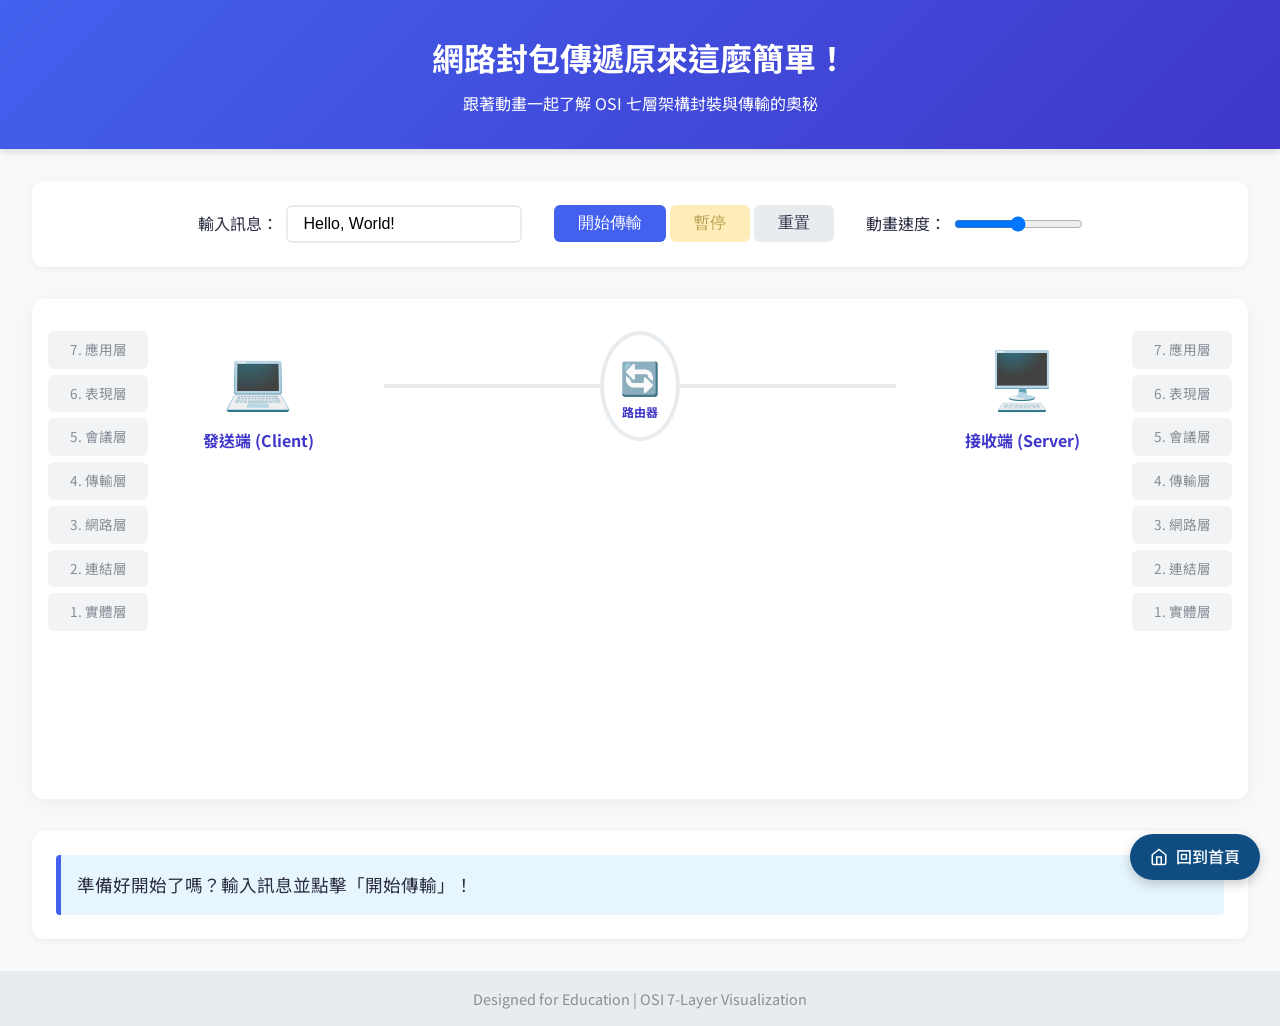
==== Datapacket/index.html @ c81e6f65 "feat: 初始化 NthsEduWeb 專案，包含三角函數、元素、資料包、減數分裂與光學等多個互動學習模組。" ====
<!DOCTYPE html>
<html lang="zh-TW">

<head>
    <meta charset="UTF-8">
    <meta name="viewport" content="width=device-width, initial-scale=1.0">
    <title>封包傳遞與 TCP/IP 原理視覺化</title>
    <link rel="stylesheet" href="style.css">
    <link rel="preconnect" href="https://fonts.googleapis.com">
    <link rel="preconnect" href="https://fonts.gstatic.com" crossorigin>
    <link href="https://fonts.googleapis.com/css2?family=Noto+Sans+TC:wght@400;500;700&display=swap" rel="stylesheet">
</head>

<body>
    <header>
        <h1>網路封包傳遞原來這麼簡單！</h1>
        <p>跟著動畫一起了解 OSI 七層架構封裝與傳輸的奧秘</p>
    </header>

    <main class="container">
        <!-- 控制面板 -->
        <section class="controls">
            <div class="input-group">
                <label for="messageInput">輸入訊息：</label>
                <input type="text" id="messageInput" value="Hello, World!" maxlength="20">
            </div>
            <div class="button-group">
                <button id="startBtn" class="btn primary">開始傳輸</button>
                <button id="pauseBtn" class="btn warning" disabled>暫停</button>
                <button id="resetBtn" class="btn secondary">重置</button>
            </div>
            <div class="speed-control">
                <label for="speedRange">動畫速度：</label>
                <input type="range" id="speedRange" min="1" max="5" value="3">
            </div>
        </section>

        <!-- 動畫舞台 -->
        <section class="stage">
            <!-- 發送端 Layer 指示器 -->
            <div class="layer-list sender-layers">
                <div class="layer-item" id="s-step7">7. 應用層</div>
                <div class="layer-item" id="s-step6">6. 表現層</div>
                <div class="layer-item" id="s-step5">5. 會議層</div>
                <div class="layer-item" id="s-step4">4. 傳輸層</div>
                <div class="layer-item" id="s-step3">3. 網路層</div>
                <div class="layer-item" id="s-step2">2. 連結層</div>
                <div class="layer-item" id="s-step1">1. 實體層</div>
            </div>

            <!-- 發送端 (Client/Sender) -->
            <div class="device sender">
                <div class="device-icon">💻</div>
                <div class="device-label">發送端 (Client)</div>
                <div class="stack-container" id="senderStack">
                    <!-- Layers will be generated here -->
                </div>
            </div>

            <!-- 網路傳輸路徑 -->
            <div class="network-path">
                <div class="connection-line"></div>
                <div class="router">
                    <div class="device-icon">🔄</div>
                    <div class="device-label">路由器</div>
                </div>
                <div class="connection-line"></div>

                <!-- 傳輸中的封包 -->
                <div id="flyingPacket" class="flying-packet hidden">
                    <div class="packet-content">DATA</div>
                </div>
            </div>

            <!-- 接收端 (Server/Receiver) -->
            <div class="device receiver">
                <div class="device-icon">🖥️</div>
                <div class="device-label">接收端 (Server)</div>
                <div class="stack-container" id="receiverStack">
                    <!-- Layers will be generated here -->
                </div>
                <div id="finalMessage" class="final-message hidden"></div>
            </div>

            <!-- 接收端 Layer 指示器 -->
            <div class="layer-list receiver-layers">
                <div class="layer-item" id="r-step7">7. 應用層</div>
                <div class="layer-item" id="r-step6">6. 表現層</div>
                <div class="layer-item" id="r-step5">5. 會議層</div>
                <div class="layer-item" id="r-step4">4. 傳輸層</div>
                <div class="layer-item" id="r-step3">3. 網路層</div>
                <div class="layer-item" id="r-step2">2. 連結層</div>
                <div class="layer-item" id="r-step1">1. 實體層</div>
            </div>
        </section>

        <!-- 教學說明區域 -->
        <section class="info-panel">
            <div id="explanationText" class="explanation-box">
                準備好開始了嗎？輸入訊息並點擊「開始傳輸」！
            </div>
        </section>
    </main>

    <footer>
        <p>Designed for Education | OSI 7-Layer Visualization</p>
    </footer>

    <script src="script.js"></script>
    <!-- 返回入口網頁按鈕 -->
    <a href="../index.html" class="back-to-home-btn">
        <svg viewBox="0 0 24 24" fill="none" stroke="currentColor" stroke-width="2">
            <path d="M3 9l9-7 9 7v11a2 2 0 0 1-2 2H5a2 2 0 0 1-2-2z"></path>
            <polyline points="9 22 9 12 15 12 15 22"></polyline>
        </svg>
        回到首頁
    </a>
    <style>
        .back-to-home-btn {
            position: fixed;
            bottom: 20px;
            right: 20px;
            background-color: #0f4c81;
            color: white;
            padding: 10px 20px;
            border-radius: 30px;
            text-decoration: none;
            font-family: 'Noto Sans TC', sans-serif;
            font-weight: 500;
            display: flex;
            align-items: center;
            gap: 8px;
            box-shadow: 0 4px 12px rgba(0, 0, 0, 0.2);
            transition: all 0.3s ease;
            z-index: 9999;
        }

        .back-to-home-btn:hover {
            background-color: #2c7da0;
            transform: translateY(-3px);
            box-shadow: 0 6px 16px rgba(0, 0, 0, 0.3);
        }

        .back-to-home-btn svg {
            width: 18px;
            height: 18px;
        }
    </style>
</body>

</html>
---- Datapacket/style.css ----
:root {
    --primary-color: #4361ee;
    --secondary-color: #3f37c9;
    --accent-color: #f72585;
    --success-color: #4cc9f0;
    --bg-color: #f8f9fa;
    --text-color: #2b2d42;
    --card-bg: #ffffff;
    --border-radius: 12px;
    --layer-app: #ffadad;
    --layer-pres: #fffb7d;
    --layer-sess: #a0c4ff;
    --layer-tcp: #ffd6a5;
    --layer-ip: #fdffb6;
    --layer-mac: #caffbf;
    --layer-phy: #bdb2ff;
}

* {
    box-sizing: border-box;
    margin: 0;
    padding: 0;
}

body {
    font-family: 'Noto Sans TC', sans-serif;
    background-color: var(--bg-color);
    color: var(--text-color);
    line-height: 1.6;
    display: flex;
    flex-direction: column;
    min-height: 100vh;
}

header {
    text-align: center;
    padding: 2rem 1rem;
    background: linear-gradient(135deg, var(--primary-color), var(--secondary-color));
    color: white;
    box-shadow: 0 4px 6px rgba(0, 0, 0, 0.1);
}

header h1 {
    font-size: 2rem;
    margin-bottom: 0.5rem;
}

.container {
    max-width: 1400px;
    margin: 0 auto;
    padding: 2rem;
    flex: 1;
    width: 100%;
}

/* Controls */
.controls {
    background: var(--card-bg);
    padding: 1.5rem;
    border-radius: var(--border-radius);
    box-shadow: 0 2px 10px rgba(0, 0, 0, 0.05);
    display: flex;
    justify-content: center;
    align-items: center;
    gap: 2rem;
    flex-wrap: wrap;
    margin-bottom: 2rem;
}

.input-group,
.speed-control {
    display: flex;
    align-items: center;
    gap: 0.5rem;
}

input[type="text"] {
    padding: 0.5rem 1rem;
    border: 2px solid #e9ecef;
    border-radius: 6px;
    font-size: 1rem;
    outline: none;
    transition: border-color 0.3s;
}

input[type="text"]:focus {
    border-color: var(--primary-color);
}

.btn {
    padding: 0.5rem 1.5rem;
    border: none;
    border-radius: 6px;
    font-size: 1rem;
    cursor: pointer;
    transition: transform 0.1s, opacity 0.2s;
    font-weight: 500;
}

.btn:hover {
    opacity: 0.9;
    transform: translateY(-1px);
}

.btn:active {
    transform: translateY(0);
}

.btn.primary {
    background-color: var(--primary-color);
    color: white;
}

.btn.secondary {
    background-color: #e9ecef;
    color: var(--text-color);
}

.btn.warning {
    background-color: #ffc107;
    color: #212529;
}

.btn.warning:disabled {
    background-color: #ffe69c;
    color: #997404;
    cursor: not-allowed;
    opacity: 0.7;
}

/* Stage */
.stage {
    display: flex;
    justify-content: space-between;
    align-items: flex-start;
    padding: 2rem 1rem;
    background: var(--card-bg);
    border-radius: var(--border-radius);
    box-shadow: 0 4px 20px rgba(0, 0, 0, 0.05);
    margin-bottom: 2rem;
    position: relative;
    overflow: hidden;
    min-height: 500px;
}

/* Side Layer Lists */
.layer-list {
    display: flex;
    flex-direction: column;
    gap: 6px;
    min-width: 100px;
}

.layer-item {
    padding: 8px 12px;
    background: #f1f3f5;
    border-radius: 6px;
    font-size: 0.85rem;
    color: #868e96;
    transition: all 0.3s ease;
    text-align: center;
    white-space: nowrap;
    cursor: pointer;
    user-select: none;
}

.layer-item:hover {
    background: #e2e6ea;
    transform: translateX(3px);
    box-shadow: 0 2px 6px rgba(0, 0, 0, 0.1);
}

.layer-item.active {
    background: var(--primary-color);
    color: white;
    font-weight: bold;
    transform: scale(1.05);
    box-shadow: 0 2px 8px rgba(67, 97, 238, 0.4);
}

.layer-item.active:hover {
    transform: scale(1.08);
}

.sender-layers {
    order: 1;
}

.device.sender {
    order: 2;
}

.network-path {
    order: 3;
    flex: 1;
    display: flex;
    align-items: center;
    justify-content: center;
    position: relative;
    margin: 0 1rem;
    min-width: 200px;
}

.device.receiver {
    order: 4;
}

.receiver-layers {
    order: 5;
}

.device {
    display: flex;
    flex-direction: column;
    align-items: center;
    width: 220px;
    z-index: 10;
}

.device-icon {
    font-size: 3.5rem;
    margin-bottom: 0.5rem;
}

.device-label {
    font-weight: 700;
    margin-bottom: 1rem;
    color: var(--secondary-color);
}

.stack-container {
    width: 200px;
    min-height: 280px;
    display: flex;
    flex-direction: column-reverse;
    align-items: center;
    justify-content: flex-end;
    gap: 5px;
    position: relative;
}

/* Network Path */
.connection-line {
    height: 4px;
    background-color: #e9ecef;
    flex: 1;
    position: relative;
    z-index: 1;
}

.router {
    background: white;
    padding: 1rem;
    border-radius: 50%;
    border: 4px solid #e9ecef;
    z-index: 5;
    text-align: center;
}

.router .device-icon {
    font-size: 2rem;
    margin-bottom: 0;
}

.router .device-label {
    font-size: 0.75rem;
    margin-bottom: 0;
}

/* Info Panel */
.info-panel {
    background: var(--card-bg);
    padding: 1.5rem;
    border-radius: var(--border-radius);
    box-shadow: 0 2px 10px rgba(0, 0, 0, 0.05);
}

.explanation-box {
    background: #e7f5ff;
    padding: 1rem;
    border-left: 5px solid var(--primary-color);
    border-radius: 4px;
    font-size: 1.1rem;
}

/* Animation Data Units (Packets) */
.data-unit {
    width: 100%;
    padding: 10px;
    border-radius: 8px;
    text-align: center;
    font-weight: bold;
    box-shadow: 0 2px 5px rgba(0, 0, 0, 0.1);
    transition: all 0.5s ease;
    position: relative;
    border: 2px solid rgba(0, 0, 0, 0.1);
}

.layer-app {
    background-color: var(--layer-app);
    z-index: 7;
}

.layer-pres {
    background-color: var(--layer-pres);
    z-index: 6;
}

.layer-sess {
    background-color: var(--layer-sess);
    z-index: 5;
}

.layer-tcp {
    background-color: var(--layer-tcp);
    z-index: 4;
}

.layer-ip {
    background-color: var(--layer-ip);
    z-index: 3;
}

.layer-mac {
    background-color: var(--layer-mac);
    z-index: 2;
}

.layer-phy {
    background-color: var(--layer-phy);
    z-index: 1;
}

.layer-header-block {
    display: flex;
    justify-content: space-between;
    align-items: flex-start;
    border-bottom: 1px dashed rgba(0, 0, 0, 0.1);
    padding-bottom: 5px;
    margin-bottom: 5px;
}

.header-title {
    font-weight: 800;
    font-size: 0.85rem;
    opacity: 0.9;
}

.header-details {
    font-family: 'Courier New', monospace;
    font-size: 0.7rem;
    text-align: right;
    line-height: 1.2;
    opacity: 0.8;
}

.message-content {
    font-weight: bold;
    font-size: 1.1rem;
    color: var(--text-color);
}

.layer-content-wrapper {
    /* Container for nested layers */
}

/* Flying Packet Animation */
.flying-packet {
    position: absolute;
    width: 60px;
    height: 40px;
    background: var(--layer-mac);
    border: 2px solid var(--success-color);
    border-radius: 6px;
    display: flex;
    align-items: center;
    justify-content: center;
    font-size: 0.8rem;
    font-weight: bold;
    z-index: 100;
    box-shadow: 0 0 15px rgba(76, 201, 240, 0.6);
    left: 0;
}

.flying-packet.hidden {
    display: none;
}

/* Utility Animations */
@keyframes pulse {
    0% {
        transform: scale(1);
    }

    50% {
        transform: scale(1.1);
    }

    100% {
        transform: scale(1);
    }
}

.router.active {
    border-color: var(--success-color);
    animation: pulse 0.5s ease-in-out;
}

.final-message {
    margin-top: 1rem;
    padding: 1rem;
    background: var(--success-color);
    color: white;
    border-radius: 12px;
    font-weight: bold;
    font-size: 1.2rem;
    animation: popIn 0.5s cubic-bezier(0.68, -0.55, 0.265, 1.55);
}

.final-message.hidden {
    display: none;
}

@keyframes popIn {
    0% {
        transform: scale(0);
        opacity: 0;
    }

    100% {
        transform: scale(1);
        opacity: 1;
    }
}

footer {
    text-align: center;
    padding: 1rem;
    background: #e9ecef;
    color: #868e96;
    font-size: 0.9rem;
}
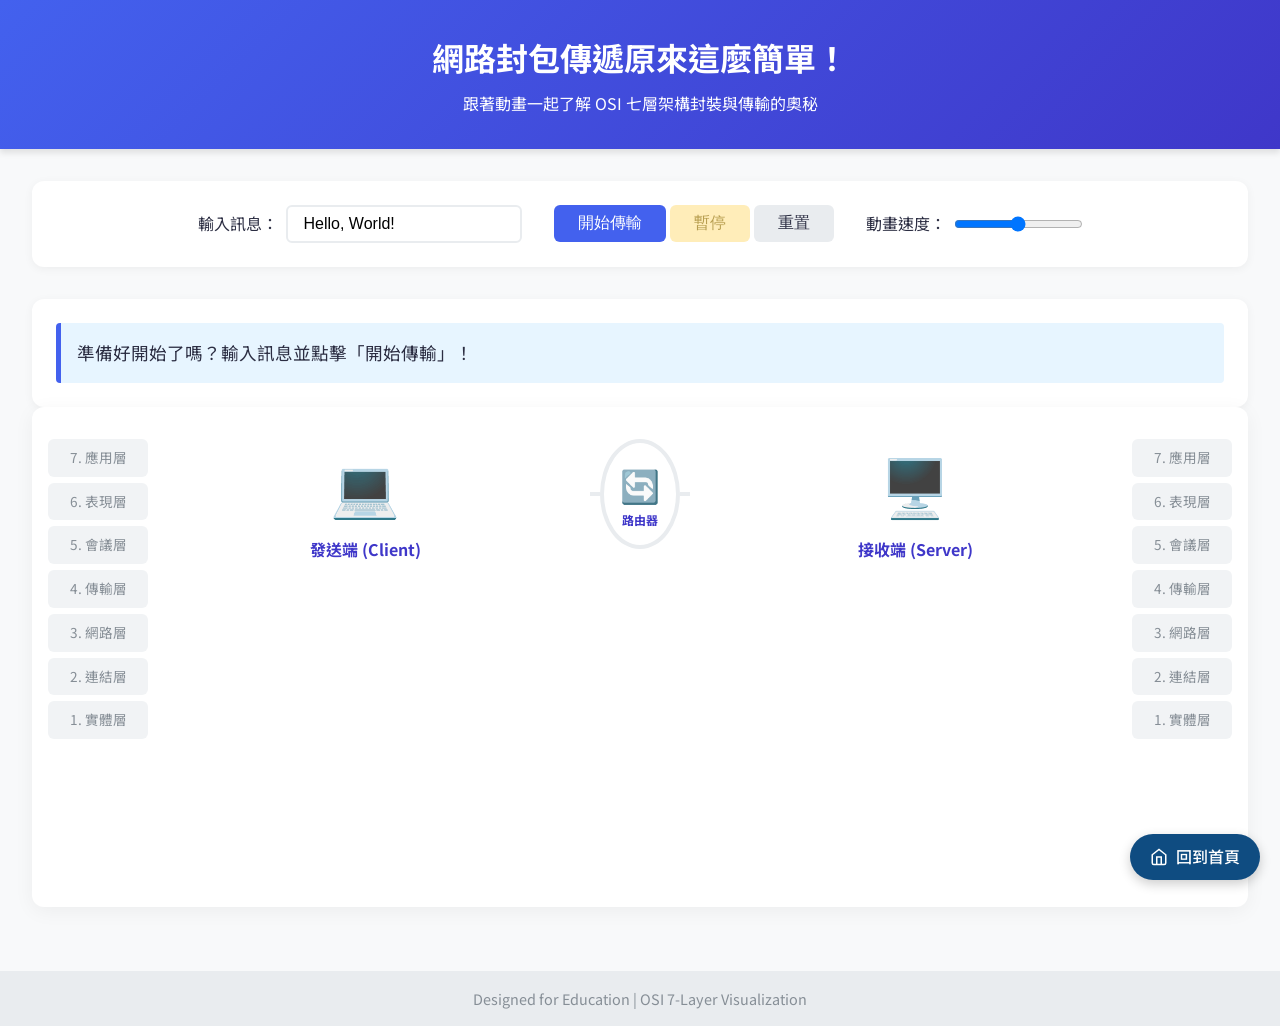
==== commit 763faf3c: "更新封包傳遞" ====
--- a/Datapacket/index.html
+++ b/Datapacket/index.html
@@ -35,17 +35,24 @@
             </div>
         </section>
 
+        <!-- 教學說明區域 -->
+        <section class="info-panel">
+            <div id="explanationText" class="explanation-box">
+                準備好開始了嗎？輸入訊息並點擊「開始傳輸」！
+            </div>
+        </section>
+
         <!-- 動畫舞台 -->
         <section class="stage">
             <!-- 發送端 Layer 指示器 -->
             <div class="layer-list sender-layers">
-                <div class="layer-item" id="s-step7">7. 應用層</div>
-                <div class="layer-item" id="s-step6">6. 表現層</div>
-                <div class="layer-item" id="s-step5">5. 會議層</div>
-                <div class="layer-item" id="s-step4">4. 傳輸層</div>
-                <div class="layer-item" id="s-step3">3. 網路層</div>
-                <div class="layer-item" id="s-step2">2. 連結層</div>
-                <div class="layer-item" id="s-step1">1. 實體層</div>
+                <button type="button" class="layer-item" id="s-step7">7. 應用層</button>
+                <button type="button" class="layer-item" id="s-step6">6. 表現層</button>
+                <button type="button" class="layer-item" id="s-step5">5. 會議層</button>
+                <button type="button" class="layer-item" id="s-step4">4. 傳輸層</button>
+                <button type="button" class="layer-item" id="s-step3">3. 網路層</button>
+                <button type="button" class="layer-item" id="s-step2">2. 連結層</button>
+                <button type="button" class="layer-item" id="s-step1">1. 實體層</button>
             </div>
 
             <!-- 發送端 (Client/Sender) -->
@@ -84,20 +91,13 @@
 
             <!-- 接收端 Layer 指示器 -->
             <div class="layer-list receiver-layers">
-                <div class="layer-item" id="r-step7">7. 應用層</div>
-                <div class="layer-item" id="r-step6">6. 表現層</div>
-                <div class="layer-item" id="r-step5">5. 會議層</div>
-                <div class="layer-item" id="r-step4">4. 傳輸層</div>
-                <div class="layer-item" id="r-step3">3. 網路層</div>
-                <div class="layer-item" id="r-step2">2. 連結層</div>
-                <div class="layer-item" id="r-step1">1. 實體層</div>
-            </div>
-        </section>
-
-        <!-- 教學說明區域 -->
-        <section class="info-panel">
-            <div id="explanationText" class="explanation-box">
-                準備好開始了嗎？輸入訊息並點擊「開始傳輸」！
+                <button type="button" class="layer-item" id="r-step7">7. 應用層</button>
+                <button type="button" class="layer-item" id="r-step6">6. 表現層</button>
+                <button type="button" class="layer-item" id="r-step5">5. 會議層</button>
+                <button type="button" class="layer-item" id="r-step4">4. 傳輸層</button>
+                <button type="button" class="layer-item" id="r-step3">3. 網路層</button>
+                <button type="button" class="layer-item" id="r-step2">2. 連結層</button>
+                <button type="button" class="layer-item" id="r-step1">1. 實體層</button>
             </div>
         </section>
     </main>
--- a/Datapacket/style.css
+++ b/Datapacket/style.css
@@ -30,6 +30,7 @@
     display: flex;
     flex-direction: column;
     min-height: 100vh;
+    overflow-x: hidden;
 }
 
 header {
@@ -154,7 +155,9 @@
 .layer-item {
     padding: 8px 12px;
     background: #f1f3f5;
+    border: 0;
     border-radius: 6px;
+    font: inherit;
     font-size: 0.85rem;
     color: #868e96;
     transition: all 0.3s ease;
@@ -162,6 +165,7 @@
     white-space: nowrap;
     cursor: pointer;
     user-select: none;
+    width: 100%;
 }
 
 .layer-item:hover {
@@ -182,6 +186,15 @@
     transform: scale(1.08);
 }
 
+.layer-item:focus-visible,
+.btn:focus-visible,
+input[type="text"]:focus-visible,
+input[type="range"]:focus-visible,
+.back-to-home-btn:focus-visible {
+    outline: 3px solid rgba(67, 97, 238, 0.45);
+    outline-offset: 2px;
+}
+
 .sender-layers {
     order: 1;
 }
@@ -192,13 +205,14 @@
 
 .network-path {
     order: 3;
-    flex: 1;
+    flex: 0 0 100px;
+    width: 100px;
     display: flex;
     align-items: center;
     justify-content: center;
     position: relative;
-    margin: 0 1rem;
-    min-width: 200px;
+    margin: 0 0.5rem;
+    min-width: 100px;
 }
 
 .device.receiver {
@@ -213,7 +227,7 @@
     display: flex;
     flex-direction: column;
     align-items: center;
-    width: 220px;
+    width: 430px;
     z-index: 10;
 }
 
@@ -229,7 +243,7 @@
 }
 
 .stack-container {
-    width: 200px;
+    width: 410px;
     min-height: 280px;
     display: flex;
     flex-direction: column-reverse;
@@ -333,25 +347,35 @@
 
 .layer-header-block {
     display: flex;
-    justify-content: space-between;
-    align-items: flex-start;
+    flex-direction: row;
+    justify-content: flex-start;
+    align-items: center;
+    gap: 8px;
     border-bottom: 1px dashed rgba(0, 0, 0, 0.1);
-    padding-bottom: 5px;
-    margin-bottom: 5px;
+    padding-bottom: 3px;
+    margin-bottom: 4px;
+    min-width: 0;
 }
 
 .header-title {
     font-weight: 800;
     font-size: 0.85rem;
     opacity: 0.9;
+    flex: 0 0 auto;
+    white-space: nowrap;
 }
 
 .header-details {
     font-family: 'Courier New', monospace;
-    font-size: 0.7rem;
-    text-align: right;
-    line-height: 1.2;
+    font-size: 0.65rem;
+    text-align: left;
+    line-height: 1.1;
     opacity: 0.8;
+    flex: 1 1 auto;
+    min-width: 0;
+    white-space: nowrap;
+    overflow: visible;
+    text-overflow: clip;
 }
 
 .message-content {
@@ -439,4 +463,94 @@
     background: #e9ecef;
     color: #868e96;
     font-size: 0.9rem;
+}
+
+@media (max-width: 1100px) {
+    .container {
+        padding: 1rem;
+    }
+
+    .stage {
+        flex-direction: column;
+        align-items: stretch;
+        gap: 1rem;
+        min-height: auto;
+    }
+
+    .layer-list {
+        flex-direction: row;
+        flex-wrap: wrap;
+        justify-content: center;
+        min-width: 0;
+    }
+
+    .device {
+        width: 100%;
+        max-width: 340px;
+        margin: 0 auto;
+    }
+
+    .network-path {
+        width: 100%;
+        min-width: 0;
+        margin: 0;
+        min-height: 160px;
+    }
+
+    .stack-container {
+        width: 100%;
+        max-width: 300px;
+    }
+
+    .connection-line {
+        flex: 1 1 60px;
+    }
+}
+
+@media (max-width: 640px) {
+    header h1 {
+        font-size: 1.5rem;
+    }
+
+    .controls {
+        padding: 1rem;
+        gap: 1rem;
+    }
+
+    .input-group,
+    .speed-control {
+        width: 100%;
+        justify-content: space-between;
+    }
+
+    input[type="text"] {
+        width: min(100%, 16rem);
+    }
+
+    .button-group {
+        display: flex;
+        width: 100%;
+        gap: 0.5rem;
+        flex-wrap: wrap;
+        justify-content: center;
+    }
+
+    .btn {
+        flex: 1 1 8rem;
+    }
+
+    .device-icon {
+        font-size: 2.75rem;
+    }
+
+    .layer-item {
+        font-size: 0.8rem;
+        width: auto;
+    }
+
+    .back-to-home-btn {
+        right: 12px;
+        bottom: 12px;
+        padding: 8px 14px;
+    }
 }
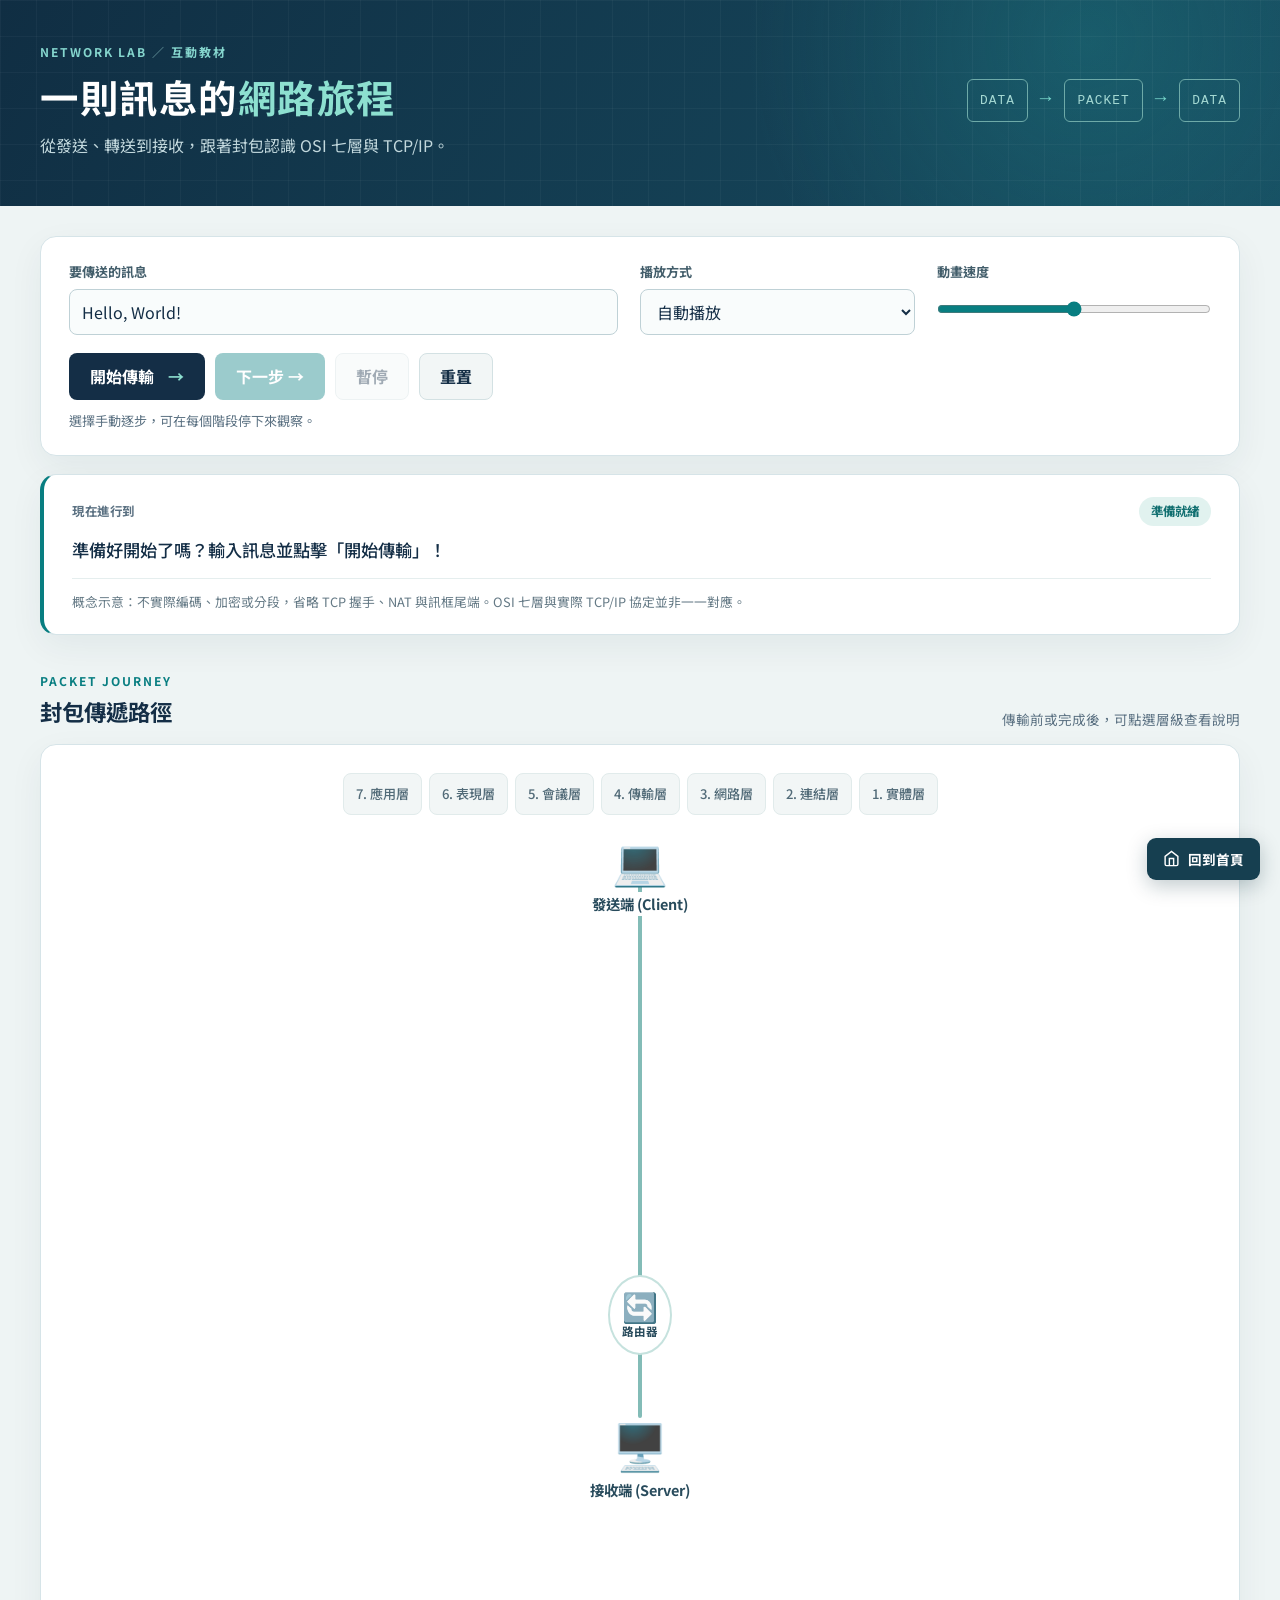
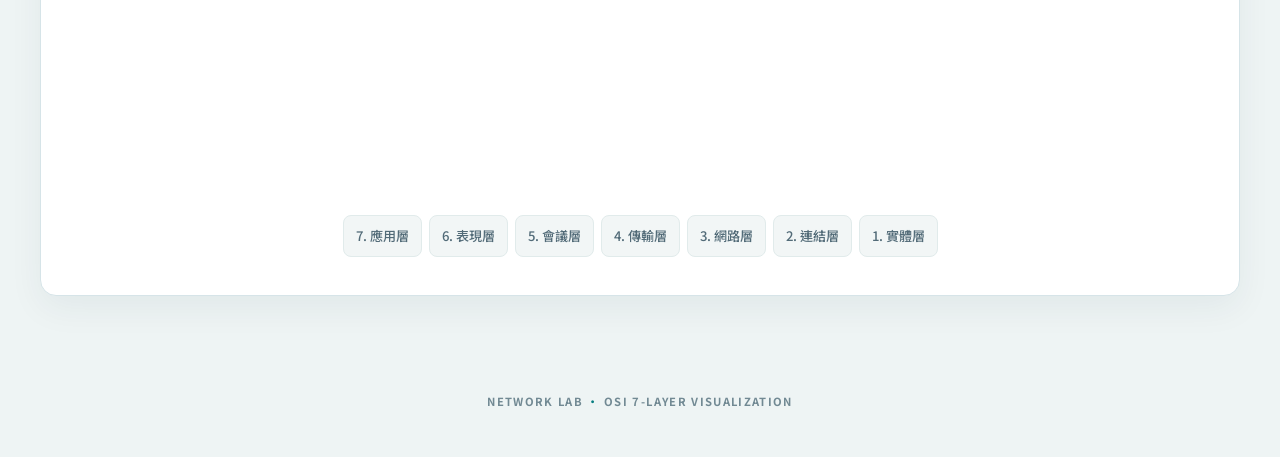
==== commit ae1c0f74: "Datapacket Update" ====
--- a/Datapacket/index.html
+++ b/Datapacket/index.html
@@ -13,36 +13,54 @@
 
 <body>
     <header>
-        <h1>網路封包傳遞原來這麼簡單！</h1>
-        <p>跟著動畫一起了解 OSI 七層架構封裝與傳輸的奧秘</p>
+        <div class="header-inner">
+            <div>
+                <p class="eyebrow">NETWORK LAB <span>／</span> 互動教材</p>
+                <h1>一則訊息的<span>網路旅程</span></h1>
+                <p class="header-subtitle">從發送、轉送到接收，跟著封包認識 OSI 七層與 TCP/IP。</p>
+            </div>
+            <div class="header-mark" aria-hidden="true"><span>DATA</span><b>→</b><span>PACKET</span><b>→</b><span>DATA</span></div>
+        </div>
     </header>
 
     <main class="container">
         <!-- 控制面板 -->
         <section class="controls">
             <div class="input-group">
-                <label for="messageInput">輸入訊息：</label>
+                <label for="messageInput">要傳送的訊息</label>
                 <input type="text" id="messageInput" value="Hello, World!" maxlength="20">
             </div>
+            <div class="mode-control">
+                <label for="playMode">播放方式</label>
+                <select id="playMode">
+                    <option value="auto">自動播放</option>
+                    <option value="manual">手動逐步</option>
+                </select>
+            </div>
+            <div class="speed-control">
+                <label for="speedRange">動畫速度</label>
+                <input type="range" id="speedRange" min="1" max="5" value="3">
+            </div>
             <div class="button-group">
-                <button id="startBtn" class="btn primary">開始傳輸</button>
+                <button id="startBtn" class="btn primary">開始傳輸 <span aria-hidden="true">→</span></button>
+                <button id="nextBtn" class="btn next" disabled>下一步 →</button>
                 <button id="pauseBtn" class="btn warning" disabled>暫停</button>
                 <button id="resetBtn" class="btn secondary">重置</button>
             </div>
-            <div class="speed-control">
-                <label for="speedRange">動畫速度：</label>
-                <input type="range" id="speedRange" min="1" max="5" value="3">
-            </div>
+            <p id="modeHint" class="mode-hint">選擇手動逐步，可在每個階段停下來觀察。</p>
         </section>
 
         <!-- 教學說明區域 -->
         <section class="info-panel">
-            <div id="explanationText" class="explanation-box">
+            <div class="info-heading"><span>現在進行到</span><span id="stepStatus" class="step-status" aria-live="polite">準備就緒</span></div>
+            <div id="explanationText" class="explanation-box" aria-live="polite">
                 準備好開始了嗎？輸入訊息並點擊「開始傳輸」！
             </div>
+            <p class="model-note">概念示意：不實際編碼、加密或分段，省略 TCP 握手、NAT 與訊框尾端。OSI 七層與實際 TCP/IP 協定並非一一對應。</p>
         </section>
 
         <!-- 動畫舞台 -->
+        <div class="stage-heading"><div><p class="eyebrow dark">PACKET JOURNEY</p><h2>封包傳遞路徑</h2></div><p>傳輸前或完成後，可點選層級查看說明</p></div>
         <section class="stage">
             <!-- 發送端 Layer 指示器 -->
             <div class="layer-list sender-layers">
@@ -66,12 +84,11 @@
 
             <!-- 網路傳輸路徑 -->
             <div class="network-path">
-                <div class="connection-line"></div>
+                <div id="hopDetails" class="hop-details hidden" aria-live="polite"></div>
                 <div class="router">
                     <div class="device-icon">🔄</div>
                     <div class="device-label">路由器</div>
                 </div>
-                <div class="connection-line"></div>
 
                 <!-- 傳輸中的封包 -->
                 <div id="flyingPacket" class="flying-packet hidden">
@@ -103,7 +120,7 @@
     </main>
 
     <footer>
-        <p>Designed for Education | OSI 7-Layer Visualization</p>
+        <p>NETWORK LAB <span>·</span> OSI 7-LAYER VISUALIZATION</p>
     </footer>
 
     <script src="script.js"></script>
@@ -115,37 +132,6 @@
         </svg>
         回到首頁
     </a>
-    <style>
-        .back-to-home-btn {
-            position: fixed;
-            bottom: 20px;
-            right: 20px;
-            background-color: #0f4c81;
-            color: white;
-            padding: 10px 20px;
-            border-radius: 30px;
-            text-decoration: none;
-            font-family: 'Noto Sans TC', sans-serif;
-            font-weight: 500;
-            display: flex;
-            align-items: center;
-            gap: 8px;
-            box-shadow: 0 4px 12px rgba(0, 0, 0, 0.2);
-            transition: all 0.3s ease;
-            z-index: 9999;
-        }
-
-        .back-to-home-btn:hover {
-            background-color: #2c7da0;
-            transform: translateY(-3px);
-            box-shadow: 0 6px 16px rgba(0, 0, 0, 0.3);
-        }
-
-        .back-to-home-btn svg {
-            width: 18px;
-            height: 18px;
-        }
-    </style>
 </body>
 
-</html>+</html>
--- a/Datapacket/style.css
+++ b/Datapacket/style.css
@@ -1,556 +1,137 @@
 :root {
-    --primary-color: #4361ee;
-    --secondary-color: #3f37c9;
-    --accent-color: #f72585;
-    --success-color: #4cc9f0;
-    --bg-color: #f8f9fa;
-    --text-color: #2b2d42;
-    --card-bg: #ffffff;
-    --border-radius: 12px;
-    --layer-app: #ffadad;
-    --layer-pres: #fffb7d;
-    --layer-sess: #a0c4ff;
-    --layer-tcp: #ffd6a5;
-    --layer-ip: #fdffb6;
-    --layer-mac: #caffbf;
-    --layer-phy: #bdb2ff;
+    --ink: #142e46;
+    --muted: #5b7182;
+    --blue: #155b89;
+    --teal: #087e81;
+    --line: #d6e4e8;
+    --layer-app: #fbe6ce;
+    --layer-pres: #f8efd2;
+    --layer-sess: #e8edfa;
+    --layer-tcp: #dfeaf6;
+    --layer-ip: #e4f0e5;
+    --layer-mac: #dcefed;
 }
-
-* {
-    box-sizing: border-box;
+* { box-sizing: border-box; }
+body {
     margin: 0;
-    padding: 0;
+    font-family: 'Noto Sans TC', sans-serif;
+    color: var(--ink);
+    background: #eef4f4;
+    line-height: 1.65;
 }
-
-body {
-    font-family: 'Noto Sans TC', sans-serif;
-    background-color: var(--bg-color);
-    color: var(--text-color);
-    line-height: 1.6;
-    display: flex;
-    flex-direction: column;
-    min-height: 100vh;
-    overflow-x: hidden;
-}
-
 header {
-    text-align: center;
-    padding: 2rem 1rem;
-    background: linear-gradient(135deg, var(--primary-color), var(--secondary-color));
-    color: white;
-    box-shadow: 0 4px 6px rgba(0, 0, 0, 0.1);
-}
-
-header h1 {
-    font-size: 2rem;
-    margin-bottom: 0.5rem;
-}
-
-.container {
-    max-width: 1400px;
-    margin: 0 auto;
-    padding: 2rem;
-    flex: 1;
-    width: 100%;
-}
-
-/* Controls */
-.controls {
-    background: var(--card-bg);
-    padding: 1.5rem;
-    border-radius: var(--border-radius);
-    box-shadow: 0 2px 10px rgba(0, 0, 0, 0.05);
-    display: flex;
-    justify-content: center;
-    align-items: center;
-    gap: 2rem;
-    flex-wrap: wrap;
-    margin-bottom: 2rem;
-}
-
-.input-group,
-.speed-control {
-    display: flex;
-    align-items: center;
-    gap: 0.5rem;
-}
-
-input[type="text"] {
-    padding: 0.5rem 1rem;
-    border: 2px solid #e9ecef;
-    border-radius: 6px;
-    font-size: 1rem;
-    outline: none;
-    transition: border-color 0.3s;
-}
-
-input[type="text"]:focus {
-    border-color: var(--primary-color);
-}
-
-.btn {
-    padding: 0.5rem 1.5rem;
-    border: none;
-    border-radius: 6px;
-    font-size: 1rem;
-    cursor: pointer;
-    transition: transform 0.1s, opacity 0.2s;
-    font-weight: 500;
-}
-
-.btn:hover {
-    opacity: 0.9;
-    transform: translateY(-1px);
-}
-
-.btn:active {
-    transform: translateY(0);
-}
-
-.btn.primary {
-    background-color: var(--primary-color);
-    color: white;
-}
-
-.btn.secondary {
-    background-color: #e9ecef;
-    color: var(--text-color);
-}
-
-.btn.warning {
-    background-color: #ffc107;
-    color: #212529;
-}
-
-.btn.warning:disabled {
-    background-color: #ffe69c;
-    color: #997404;
-    cursor: not-allowed;
-    opacity: 0.7;
-}
-
-/* Stage */
-.stage {
-    display: flex;
-    justify-content: space-between;
-    align-items: flex-start;
-    padding: 2rem 1rem;
-    background: var(--card-bg);
-    border-radius: var(--border-radius);
-    box-shadow: 0 4px 20px rgba(0, 0, 0, 0.05);
-    margin-bottom: 2rem;
+    color: #fff;
+    background: #102e43;
+    background-image: radial-gradient(circle at 85% 20%, rgba(35, 162, 159, .24), transparent 31%), linear-gradient(120deg, #102e43, #174c60);
     position: relative;
     overflow: hidden;
-    min-height: 500px;
 }
-
-/* Side Layer Lists */
-.layer-list {
-    display: flex;
-    flex-direction: column;
-    gap: 6px;
-    min-width: 100px;
+header::after {
+    content: '';
+    position: absolute;
+    inset: 0;
+    background-image: linear-gradient(rgba(255,255,255,.035) 1px, transparent 1px), linear-gradient(90deg, rgba(255,255,255,.035) 1px, transparent 1px);
+    background-size: 36px 36px;
+    pointer-events: none;
 }
-
-.layer-item {
-    padding: 8px 12px;
-    background: #f1f3f5;
-    border: 0;
-    border-radius: 6px;
-    font: inherit;
-    font-size: 0.85rem;
-    color: #868e96;
-    transition: all 0.3s ease;
-    text-align: center;
-    white-space: nowrap;
-    cursor: pointer;
-    user-select: none;
-    width: 100%;
+.header-inner { max-width: 1440px; margin: auto; padding: 42px 40px 48px; display: flex; align-items: center; justify-content: space-between; gap: 30px; position: relative; z-index: 1; }
+.eyebrow { margin: 0 0 10px; color: #85d6ce; font-size: .75rem; font-weight: 700; letter-spacing: .16em; }
+.eyebrow span { color: #6a999f; }
+header h1 { margin: 0; font-size: clamp(2rem, 3vw, 2.9rem); letter-spacing: .04em; line-height: 1.25; }
+header h1 span { color: #8de0d0; }
+.header-subtitle { margin: 12px 0 0; color: #c2d8dd; }
+.header-mark { display: flex; align-items: center; gap: 12px; color: #a5d9d3; font-family: monospace; font-size: .8rem; letter-spacing: .08em; }
+.header-mark span { padding: 10px 12px; border: 1px solid #6eaaa8; border-radius: 6px; }
+.header-mark b { color: #76d4c9; font-size: 1.2rem; }
+.container { max-width: 1440px; margin: 0 auto; padding: 30px 40px 70px; }
+.controls, .info-panel, .stage { background: #fff; border: 1px solid var(--line); border-radius: 16px; box-shadow: 0 12px 35px rgba(20, 54, 65, .06); }
+.controls { display: grid; grid-template-columns: minmax(220px, 1.5fr) minmax(150px, .75fr) minmax(150px, .75fr); gap: 18px 22px; padding: 24px 28px; }
+.input-group, .mode-control, .speed-control { display: flex; flex-direction: column; gap: 6px; min-width: 0; }
+.controls label { font-size: .82rem; font-weight: 700; color: #435e6b; }
+input[type="text"], select { width: 100%; min-height: 44px; border: 1px solid #bfd1d6; border-radius: 8px; background: #f9fcfc; color: var(--ink); padding: 9px 12px; font: inherit; }
+input[type="range"] { accent-color: var(--teal); width: 100%; margin: 12px 0; }
+input:disabled { opacity: .5; }
+.button-group { grid-column: 1 / -1; display: flex; flex-wrap: wrap; gap: 10px; }
+.btn { min-height: 43px; padding: 9px 20px; border: 1px solid transparent; border-radius: 8px; font: inherit; font-weight: 700; cursor: pointer; transition: background .2s, transform .2s, box-shadow .2s; }
+.btn:not(:disabled):hover { transform: translateY(-2px); box-shadow: 0 5px 14px rgba(18, 71, 85, .15); }
+.btn.primary { background: var(--ink); color: #fff; }
+.btn.primary span { margin-left: 10px; color: #8de0d0; }
+.btn.next { background: var(--teal); color: #fff; }
+.btn.warning, .btn.secondary { background: #f2f6f6; border-color: #d3e1e3; color: var(--ink); }
+.btn:disabled { opacity: .4; cursor: not-allowed; box-shadow: none; }
+.mode-hint { grid-column: 1 / -1; margin: -8px 0 0; font-size: .82rem; color: var(--muted); }
+.info-panel { margin-top: 18px; padding: 22px 28px; border-left: 4px solid var(--teal); }
+.info-heading { display: flex; align-items: center; justify-content: space-between; gap: 16px; color: var(--muted); font-size: .78rem; font-weight: 700; letter-spacing: .05em; }
+.step-status { color: #116f70; background: #e1f2ef; border-radius: 999px; padding: 4px 12px; letter-spacing: 0; }
+.explanation-box { margin-top: 10px; font-size: 1.08rem; font-weight: 500; }
+.model-note { margin: 14px 0 0; padding-top: 12px; border-top: 1px solid #e5eeee; color: #647985; font-size: .8rem; }
+.stage-heading { display: flex; align-items: end; justify-content: space-between; gap: 20px; margin: 36px 0 14px; }
+.stage-heading .eyebrow { margin-bottom: 2px; }
+.eyebrow.dark { color: var(--teal); }
+.stage-heading h2 { margin: 0; font-size: 1.4rem; }
+.stage-heading > p { margin: 0; color: var(--muted); font-size: .85rem; }
+.stage { display: flex; justify-content: center; align-items: flex-start; padding: 28px 18px 38px; position: relative; min-height: 510px; }
+.layer-list { display: flex; flex-direction: column; gap: 7px; min-width: 103px; }
+.layer-item { width: 100%; padding: 9px 12px; background: #f2f6f6; border: 1px solid #e1ebeb; border-radius: 8px; font: inherit; font-size: .82rem; font-weight: 500; color: #526b78; text-align: center; white-space: nowrap; cursor: pointer; transition: background .2s, color .2s, border-color .2s; }
+.layer-item:hover { background: #e4f2ef; border-color: #a6cfca; }
+.layer-item.active { background: var(--blue); color: #fff; border-color: var(--blue); box-shadow: 0 4px 10px rgba(21,91,137,.2); }
+.layer-item:focus-visible, .btn:focus-visible, input:focus-visible, select:focus-visible, .back-to-home-btn:focus-visible { outline: 3px solid #52b9ad; outline-offset: 3px; }
+.sender-layers { order: 1; }
+.device.sender { order: 2; }
+.network-path { order: 3; flex: 0 0 125px; min-width: 125px; display: flex; align-items: center; justify-content: center; position: relative; margin: 0 8px; }
+.network-path::before { content: ''; position: absolute; top: 50%; left: -213px; width: calc(100% + 426px); height: 4px; transform: translateY(-50%); border-radius: 4px; background: #83bcb7; pointer-events: none; }
+.device.receiver { order: 4; }
+.receiver-layers { order: 5; }
+.device { display: flex; flex-direction: column; align-items: center; width: 410px; min-width: 0; z-index: 2; }
+.device-icon { font-size: 2.8rem; line-height: 1.15; margin-bottom: 8px; }
+.device > .device-icon { position: relative; background: #fff; border-radius: 8px; }
+.device-label { font-size: .9rem; font-weight: 700; margin-bottom: 16px; color: #284b5c; }
+.stack-container { width: min(100%, 390px); min-height: 280px; display: flex; flex-direction: column-reverse; align-items: center; justify-content: flex-end; position: relative; }
+.router { background: #fff; padding: 12px; border-radius: 50%; border: 2px solid #c6e2de; z-index: 5; text-align: center; }
+.router .device-icon { font-size: 1.8rem; margin: 0; }
+.router .device-label { font-size: .72rem; margin: 0; white-space: nowrap; }
+.router.active { border-color: var(--teal); box-shadow: 0 0 0 5px #d9f0eb; animation: pulse .5s ease-in-out; }
+.hop-details { position: absolute; top: calc(100% + 10px); left: 50%; transform: translateX(-50%); width: 220px; padding: 10px; border-radius: 8px; background: #e5f4f1; color: #235c5e; font-size: .72rem; text-align: center; overflow-wrap: anywhere; z-index: 20; }
+.hop-details.hidden, .flying-packet.hidden, .final-message.hidden { display: none; }
+.data-unit { width: 100%; padding: 8px; border-radius: 8px; text-align: center; font-weight: 700; transition: opacity .5s ease, transform .5s ease; position: relative; border: 1px solid rgba(34, 77, 87, .18); }
+.layer-app { background: var(--layer-app); }
+.layer-pres { background: var(--layer-pres); }
+.layer-sess { background: var(--layer-sess); }
+.layer-tcp { background: var(--layer-tcp); }
+.layer-ip { background: var(--layer-ip); }
+.layer-mac { background: var(--layer-mac); }
+.layer-header-block { display: flex; align-items: center; gap: 8px; border-bottom: 1px dashed rgba(34,77,87,.2); padding-bottom: 4px; margin-bottom: 5px; min-width: 0; }
+.header-title { font-size: .75rem; flex: 0 0 auto; white-space: nowrap; }
+.header-details { font-family: monospace; font-size: .66rem; text-align: left; line-height: 1.3; flex: 1 1 auto; min-width: 0; overflow-wrap: anywhere; }
+.message-content { font-size: 1rem; overflow-wrap: anywhere; }
+.flying-packet { position: absolute; width: 55px; height: 36px; background: #1c7778; color: white; border: 2px solid #a9e4d8; border-radius: 7px; display: flex; align-items: center; justify-content: center; font-family: monospace; font-size: .75rem; font-weight: 700; z-index: 100; box-shadow: 0 3px 12px rgba(22, 113, 110, .3); transform: translate(-50%, -50%); }
+.final-message { margin-top: 16px; padding: 12px 18px; background: #d9f3eb; color: #165c52; border-radius: 10px; font-weight: 700; overflow-wrap: anywhere; animation: popIn .4s ease; }
+@keyframes pulse { 50% { transform: scale(1.08); } }
+@keyframes popIn { from { opacity: 0; transform: translateY(8px); } to { opacity: 1; transform: translateY(0); } }
+footer { text-align: center; color: #718993; font-size: .7rem; font-weight: 700; letter-spacing: .12em; padding: 15px 100px 35px; }
+footer span { color: var(--teal); }
+.back-to-home-btn { position: fixed; bottom: 20px; right: 20px; display: flex; align-items: center; gap: 8px; padding: 10px 16px; border-radius: 9px; background: #163f50; color: #fff; font-size: .85rem; font-weight: 700; text-decoration: none; box-shadow: 0 6px 20px rgba(13, 48, 61, .25); z-index: 999; }
+.back-to-home-btn:hover { background: #087e81; }
+.back-to-home-btn svg { width: 17px; height: 17px; }
+@media (max-width: 1300px) {
+    .stage { flex-direction: column; align-items: stretch; gap: 18px; min-height: 0; }
+    .layer-list { flex-direction: row; flex-wrap: wrap; justify-content: center; min-width: 0; }
+    .layer-item { width: auto; }
+    .device { width: 100%; max-width: 430px; margin: 0 auto; }
+    .device.sender { position: relative; }
+    .device.sender::after { content: ''; position: absolute; top: 24px; bottom: -18px; left: 50%; width: 4px; transform: translateX(-50%); background: #83bcb7; z-index: -1; pointer-events: none; }
+    .device > .device-label { position: relative; background: #fff; }
+    .network-path { flex: 0 0 170px; width: 100%; min-width: 0; margin: 0; }
+    .network-path::before { top: -18px; left: 50%; width: 4px; height: calc(100% + 36px); transform: translateX(-50%); }
+    .hop-details { top: 50%; left: calc(50% + 55px); transform: translateY(-50%); width: min(35%, 250px); }
 }
-
-.layer-item:hover {
-    background: #e2e6ea;
-    transform: translateX(3px);
-    box-shadow: 0 2px 6px rgba(0, 0, 0, 0.1);
+@media (max-width: 800px) {
+    .header-inner { padding: 32px 24px; }
+    .header-mark { display: none; }
+    .container { padding: 24px 20px 65px; }
+    .controls { grid-template-columns: 1fr 1fr; }
+    .input-group { grid-column: 1 / -1; }
 }
-
-.layer-item.active {
-    background: var(--primary-color);
-    color: white;
-    font-weight: bold;
-    transform: scale(1.05);
-    box-shadow: 0 2px 8px rgba(67, 97, 238, 0.4);
+@media (prefers-reduced-motion: reduce) {
+    *, *::before, *::after { animation-duration: .01ms !important; transition-duration: .01ms !important; }
 }
-
-.layer-item.active:hover {
-    transform: scale(1.08);
-}
-
-.layer-item:focus-visible,
-.btn:focus-visible,
-input[type="text"]:focus-visible,
-input[type="range"]:focus-visible,
-.back-to-home-btn:focus-visible {
-    outline: 3px solid rgba(67, 97, 238, 0.45);
-    outline-offset: 2px;
-}
-
-.sender-layers {
-    order: 1;
-}
-
-.device.sender {
-    order: 2;
-}
-
-.network-path {
-    order: 3;
-    flex: 0 0 100px;
-    width: 100px;
-    display: flex;
-    align-items: center;
-    justify-content: center;
-    position: relative;
-    margin: 0 0.5rem;
-    min-width: 100px;
-}
-
-.device.receiver {
-    order: 4;
-}
-
-.receiver-layers {
-    order: 5;
-}
-
-.device {
-    display: flex;
-    flex-direction: column;
-    align-items: center;
-    width: 430px;
-    z-index: 10;
-}
-
-.device-icon {
-    font-size: 3.5rem;
-    margin-bottom: 0.5rem;
-}
-
-.device-label {
-    font-weight: 700;
-    margin-bottom: 1rem;
-    color: var(--secondary-color);
-}
-
-.stack-container {
-    width: 410px;
-    min-height: 280px;
-    display: flex;
-    flex-direction: column-reverse;
-    align-items: center;
-    justify-content: flex-end;
-    gap: 5px;
-    position: relative;
-}
-
-/* Network Path */
-.connection-line {
-    height: 4px;
-    background-color: #e9ecef;
-    flex: 1;
-    position: relative;
-    z-index: 1;
-}
-
-.router {
-    background: white;
-    padding: 1rem;
-    border-radius: 50%;
-    border: 4px solid #e9ecef;
-    z-index: 5;
-    text-align: center;
-}
-
-.router .device-icon {
-    font-size: 2rem;
-    margin-bottom: 0;
-}
-
-.router .device-label {
-    font-size: 0.75rem;
-    margin-bottom: 0;
-}
-
-/* Info Panel */
-.info-panel {
-    background: var(--card-bg);
-    padding: 1.5rem;
-    border-radius: var(--border-radius);
-    box-shadow: 0 2px 10px rgba(0, 0, 0, 0.05);
-}
-
-.explanation-box {
-    background: #e7f5ff;
-    padding: 1rem;
-    border-left: 5px solid var(--primary-color);
-    border-radius: 4px;
-    font-size: 1.1rem;
-}
-
-/* Animation Data Units (Packets) */
-.data-unit {
-    width: 100%;
-    padding: 10px;
-    border-radius: 8px;
-    text-align: center;
-    font-weight: bold;
-    box-shadow: 0 2px 5px rgba(0, 0, 0, 0.1);
-    transition: all 0.5s ease;
-    position: relative;
-    border: 2px solid rgba(0, 0, 0, 0.1);
-}
-
-.layer-app {
-    background-color: var(--layer-app);
-    z-index: 7;
-}
-
-.layer-pres {
-    background-color: var(--layer-pres);
-    z-index: 6;
-}
-
-.layer-sess {
-    background-color: var(--layer-sess);
-    z-index: 5;
-}
-
-.layer-tcp {
-    background-color: var(--layer-tcp);
-    z-index: 4;
-}
-
-.layer-ip {
-    background-color: var(--layer-ip);
-    z-index: 3;
-}
-
-.layer-mac {
-    background-color: var(--layer-mac);
-    z-index: 2;
-}
-
-.layer-phy {
-    background-color: var(--layer-phy);
-    z-index: 1;
-}
-
-.layer-header-block {
-    display: flex;
-    flex-direction: row;
-    justify-content: flex-start;
-    align-items: center;
-    gap: 8px;
-    border-bottom: 1px dashed rgba(0, 0, 0, 0.1);
-    padding-bottom: 3px;
-    margin-bottom: 4px;
-    min-width: 0;
-}
-
-.header-title {
-    font-weight: 800;
-    font-size: 0.85rem;
-    opacity: 0.9;
-    flex: 0 0 auto;
-    white-space: nowrap;
-}
-
-.header-details {
-    font-family: 'Courier New', monospace;
-    font-size: 0.65rem;
-    text-align: left;
-    line-height: 1.1;
-    opacity: 0.8;
-    flex: 1 1 auto;
-    min-width: 0;
-    white-space: nowrap;
-    overflow: visible;
-    text-overflow: clip;
-}
-
-.message-content {
-    font-weight: bold;
-    font-size: 1.1rem;
-    color: var(--text-color);
-}
-
-.layer-content-wrapper {
-    /* Container for nested layers */
-}
-
-/* Flying Packet Animation */
-.flying-packet {
-    position: absolute;
-    width: 60px;
-    height: 40px;
-    background: var(--layer-mac);
-    border: 2px solid var(--success-color);
-    border-radius: 6px;
-    display: flex;
-    align-items: center;
-    justify-content: center;
-    font-size: 0.8rem;
-    font-weight: bold;
-    z-index: 100;
-    box-shadow: 0 0 15px rgba(76, 201, 240, 0.6);
-    left: 0;
-}
-
-.flying-packet.hidden {
-    display: none;
-}
-
-/* Utility Animations */
-@keyframes pulse {
-    0% {
-        transform: scale(1);
-    }
-
-    50% {
-        transform: scale(1.1);
-    }
-
-    100% {
-        transform: scale(1);
-    }
-}
-
-.router.active {
-    border-color: var(--success-color);
-    animation: pulse 0.5s ease-in-out;
-}
-
-.final-message {
-    margin-top: 1rem;
-    padding: 1rem;
-    background: var(--success-color);
-    color: white;
-    border-radius: 12px;
-    font-weight: bold;
-    font-size: 1.2rem;
-    animation: popIn 0.5s cubic-bezier(0.68, -0.55, 0.265, 1.55);
-}
-
-.final-message.hidden {
-    display: none;
-}
-
-@keyframes popIn {
-    0% {
-        transform: scale(0);
-        opacity: 0;
-    }
-
-    100% {
-        transform: scale(1);
-        opacity: 1;
-    }
-}
-
-footer {
-    text-align: center;
-    padding: 1rem;
-    background: #e9ecef;
-    color: #868e96;
-    font-size: 0.9rem;
-}
-
-@media (max-width: 1100px) {
-    .container {
-        padding: 1rem;
-    }
-
-    .stage {
-        flex-direction: column;
-        align-items: stretch;
-        gap: 1rem;
-        min-height: auto;
-    }
-
-    .layer-list {
-        flex-direction: row;
-        flex-wrap: wrap;
-        justify-content: center;
-        min-width: 0;
-    }
-
-    .device {
-        width: 100%;
-        max-width: 340px;
-        margin: 0 auto;
-    }
-
-    .network-path {
-        width: 100%;
-        min-width: 0;
-        margin: 0;
-        min-height: 160px;
-    }
-
-    .stack-container {
-        width: 100%;
-        max-width: 300px;
-    }
-
-    .connection-line {
-        flex: 1 1 60px;
-    }
-}
-
-@media (max-width: 640px) {
-    header h1 {
-        font-size: 1.5rem;
-    }
-
-    .controls {
-        padding: 1rem;
-        gap: 1rem;
-    }
-
-    .input-group,
-    .speed-control {
-        width: 100%;
-        justify-content: space-between;
-    }
-
-    input[type="text"] {
-        width: min(100%, 16rem);
-    }
-
-    .button-group {
-        display: flex;
-        width: 100%;
-        gap: 0.5rem;
-        flex-wrap: wrap;
-        justify-content: center;
-    }
-
-    .btn {
-        flex: 1 1 8rem;
-    }
-
-    .device-icon {
-        font-size: 2.75rem;
-    }
-
-    .layer-item {
-        font-size: 0.8rem;
-        width: auto;
-    }
-
-    .back-to-home-btn {
-        right: 12px;
-        bottom: 12px;
-        padding: 8px 14px;
-    }
-}
